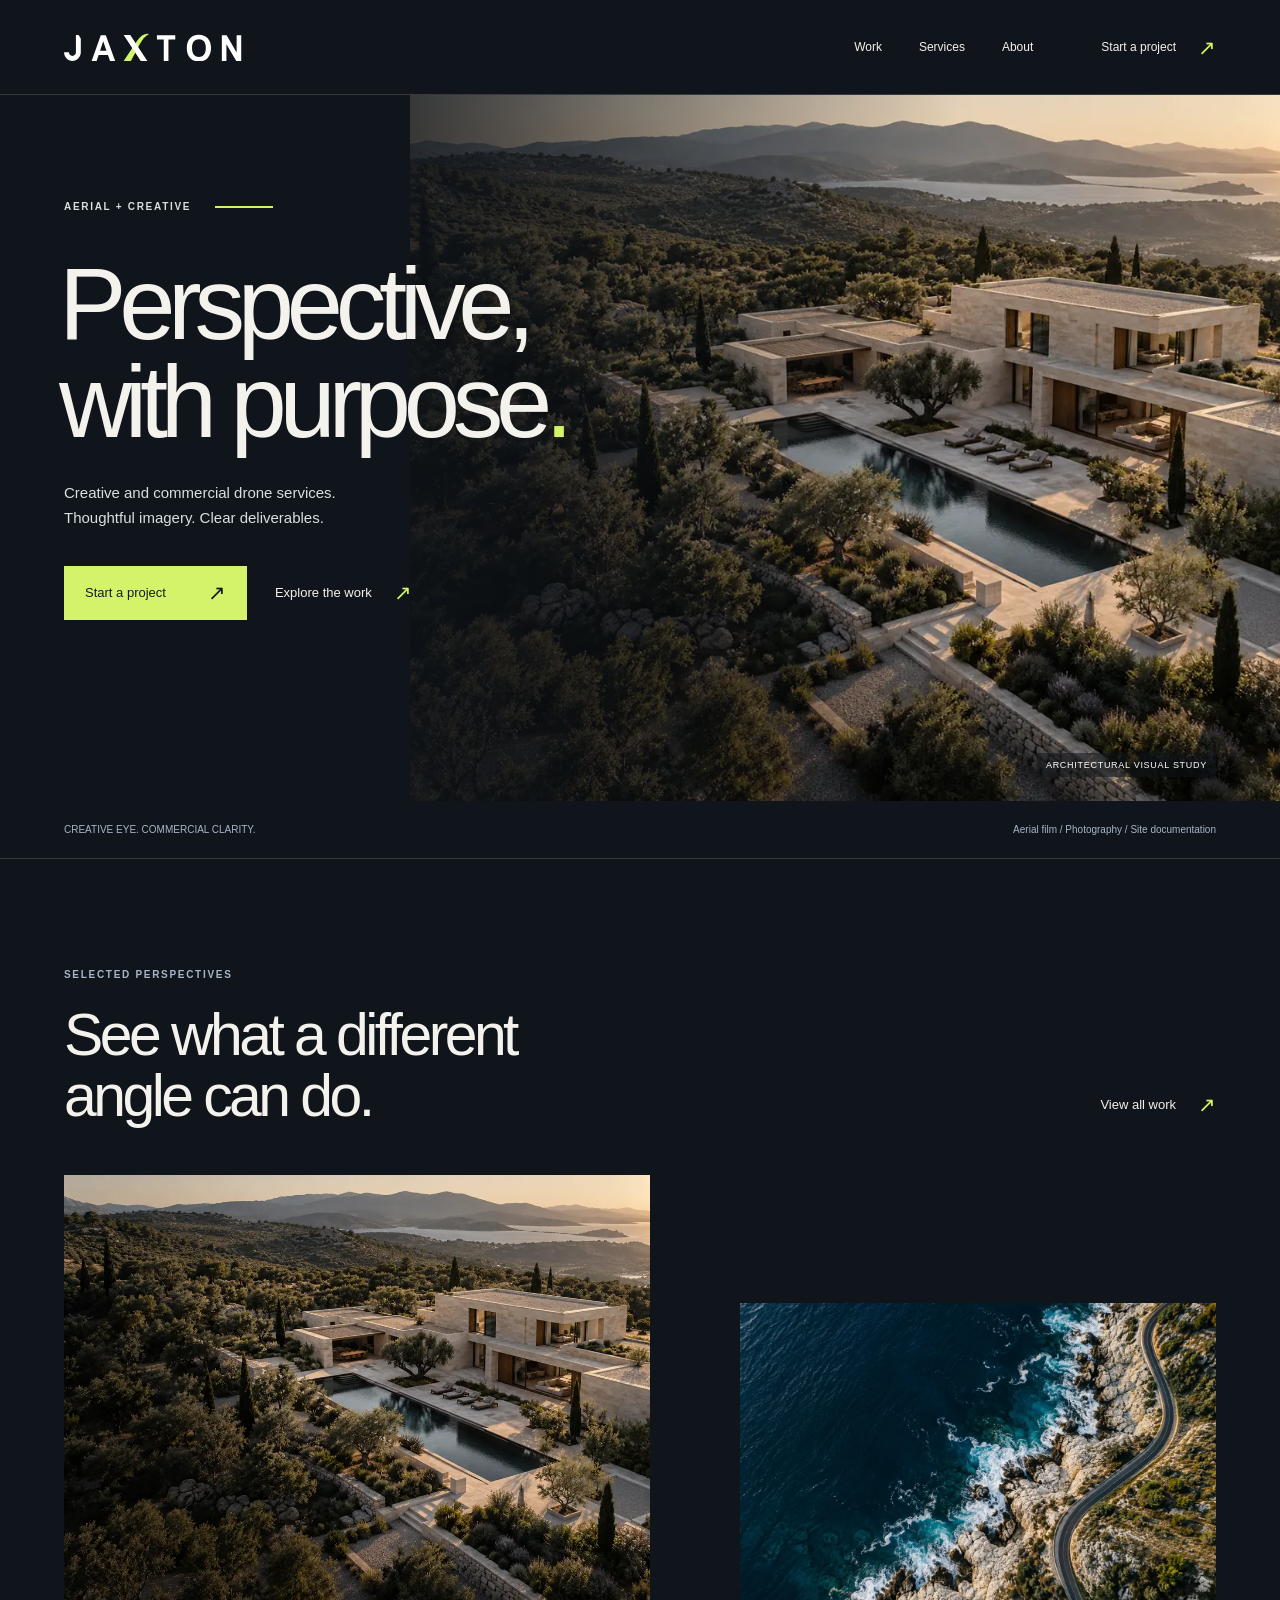
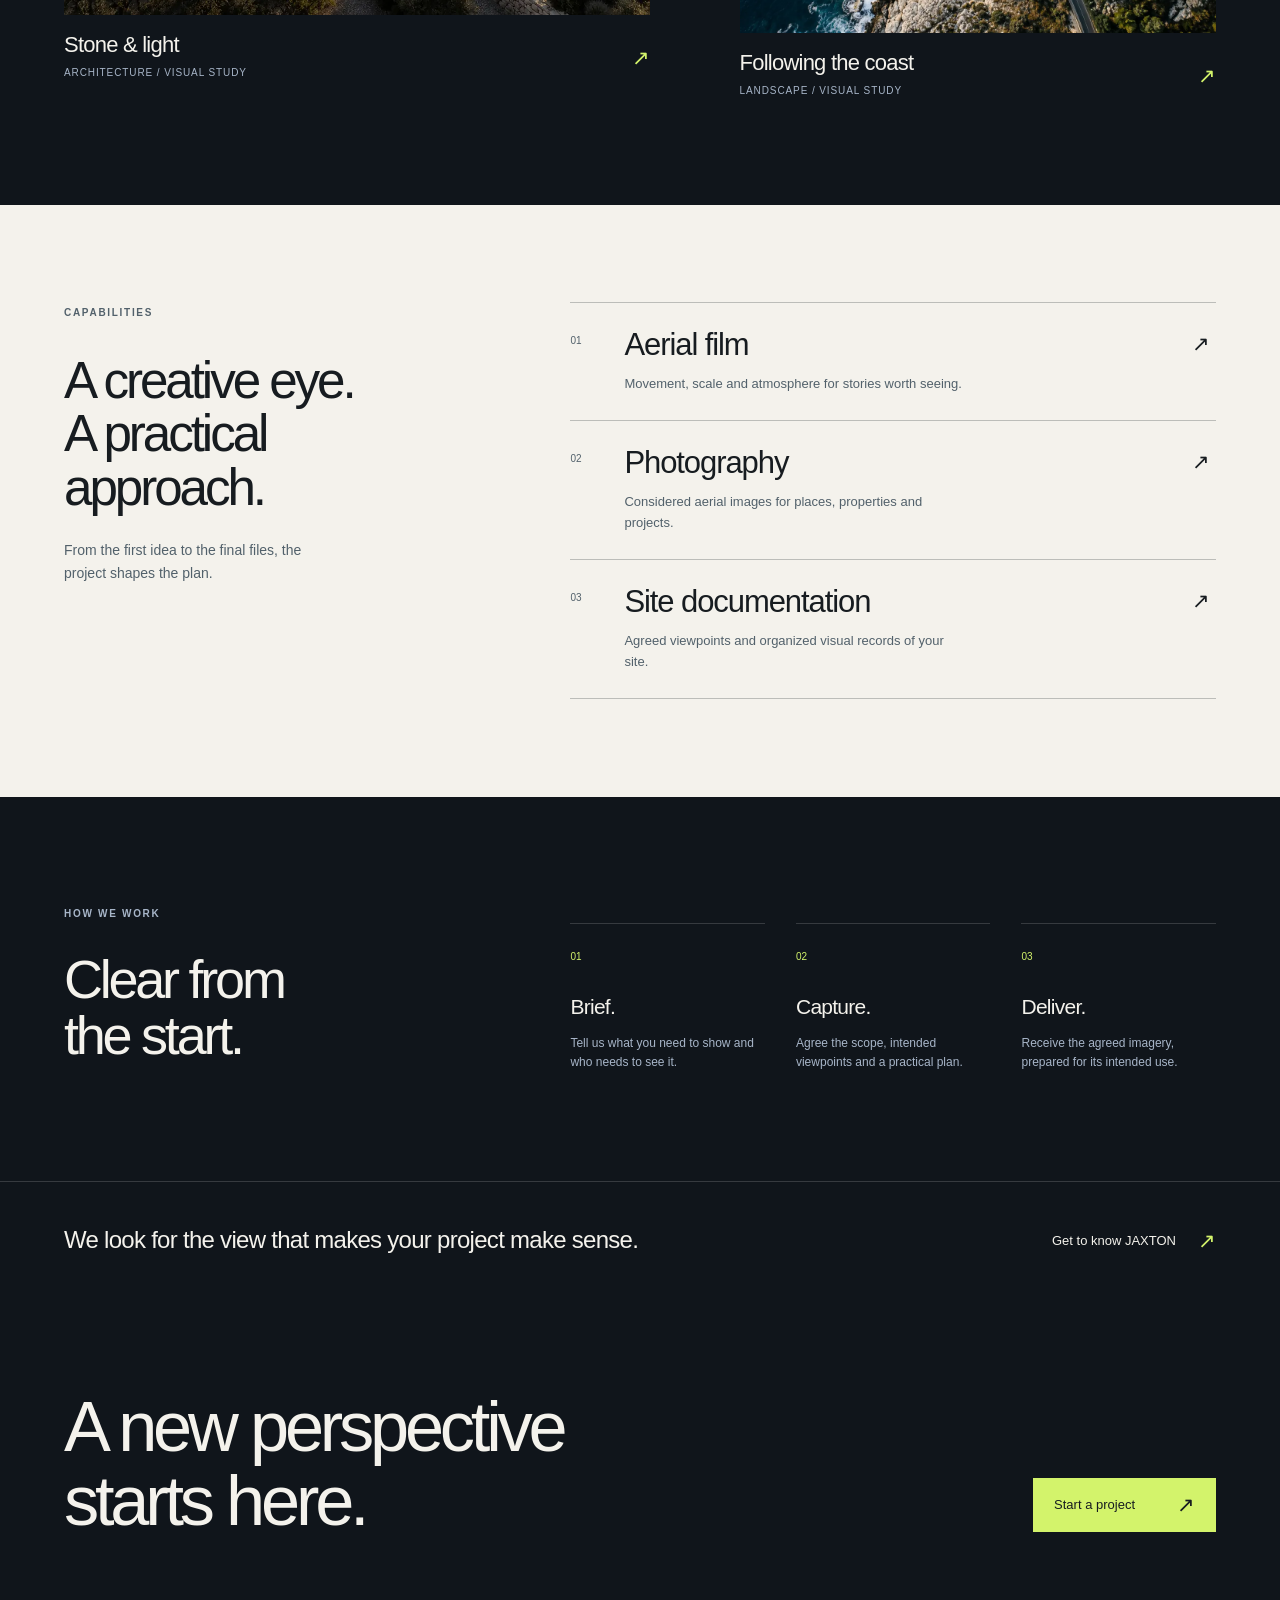
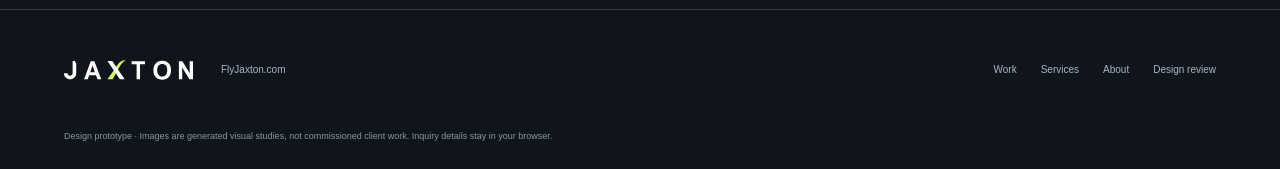
==== index.html @ 34432845 "Add JAXTON responsive website and custom domain configuration" ====
<!doctype html>
<html lang="en"><head><meta charset="UTF-8"><meta name="viewport" content="width=device-width, initial-scale=1"><meta name="description" content="JAXTON creative and commercial drone services. Website design prototype."><title>Home — JAXTON</title><link rel="icon" href="assets/jx-dark.svg" type="image/svg+xml"><link rel="stylesheet" href="styles.css"></head><body data-page="index"><a class="skip" href="#main">Skip to content</a><header id="header"></header><main id="main"></main><footer id="footer"></footer><script src="app.js"></script></body></html>
---- styles.css ----
@charset "UTF-8";
:root{--night:#10151b;--ink:#171c20;--paper:#f4f2ec;--white:#fff;--lime:#d3f36b;--muted:#a7b5c8;--line:#ffffff28;--gutter:5vw;--ease:cubic-bezier(.2,.7,.2,1)}
*{box-sizing:border-box}html{scroll-behavior:smooth;scroll-padding-top:105px}body{margin:0;background:var(--night);color:var(--paper);font-family:Arial,Helvetica,sans-serif;-webkit-font-smoothing:antialiased}a{color:inherit;text-decoration:none}button,input,textarea,select{font:inherit}button,a,input,textarea,select{-webkit-tap-highlight-color:transparent}button{cursor:pointer}img{max-width:100%;display:block}button:focus-visible,a:focus-visible,input:focus-visible,textarea:focus-visible,select:focus-visible{outline:2px solid var(--lime);outline-offset:5px}.light :focus-visible{outline-color:var(--ink)}::selection{background:var(--lime);color:var(--ink)}.skip{position:fixed;top:-100px;left:20px;z-index:99;background:var(--lime);color:var(--ink);padding:15px}.skip:focus{top:15px}.wrap{padding-left:var(--gutter);padding-right:var(--gutter);max-width:1800px;margin:auto}.eyebrow{text-transform:uppercase;letter-spacing:.17em;font-size:10px;font-weight:600;line-height:1.6}.muted{color:var(--muted)}h1,h2,h3,p{margin:0}h1,h2,h3{font-weight:400}h1{font-size:clamp(60px,7.9vw,124px);line-height:.97;letter-spacing:-.072em}h2{font-size:clamp(38px,4.6vw,72px);line-height:1.04;letter-spacing:-.06em}h3{font-size:25px;line-height:1.1;letter-spacing:-.035em}p{font-size:16px;line-height:1.65}.arrow{font-size:21px;font-weight:400;line-height:1;display:inline-block}.text-link{display:inline-flex;gap:22px;align-items:center;min-height:44px;font-size:13px}.text-link .arrow{color:var(--lime);transition:transform .2s var(--ease)}.text-link:hover .arrow{transform:translate(3px,-3px)}.primary{display:inline-flex;justify-content:space-between;align-items:center;gap:42px;min-height:54px;background:var(--lime);color:var(--ink);padding:0 21px;border:0;font-size:13px;transition:background .2s}.primary:hover{background:#e0ff84}.rule{width:58px;height:2px;background:var(--lime);display:block}.section-head{display:flex;justify-content:space-between;align-items:end;gap:30px;margin-bottom:49px}.section-head h2{max-width:620px}.section-head .eyebrow{margin-bottom:21px}.light{background:var(--paper);color:var(--ink)}.light .muted{color:#52616b}.light .text-link .arrow{color:var(--ink)}
/* Navigation */
#header{position:relative;z-index:10;border-bottom:1px solid var(--line);background:var(--night)}.nav{height:94px;display:flex;align-items:center;justify-content:space-between;gap:40px}.brand img{width:180px;height:auto}.nav-links{display:flex;align-items:center;gap:37px;margin-left:auto}.nav-links a{font-size:12px;min-height:44px;display:flex;align-items:center;position:relative}.nav-links a:after{content:'';height:1px;position:absolute;left:0;right:0;bottom:5px;background:var(--lime);transform:scaleX(0);transform-origin:left;transition:transform .2s}.nav-links a:hover:after,.nav-links a[aria-current=page]:after{transform:scaleX(1)}.nav-cta{margin-left:28px;font-size:12px}.menu-toggle{display:none;border:0;background:transparent;color:var(--paper);height:44px;width:44px;padding:10px}.menu-toggle span{display:block;background:currentColor;height:1px;margin:7px 0}
/* Homepage */
.hero{position:relative;min-height:706px;isolation:isolate;overflow:hidden}.hero-photo{position:absolute;z-index:-2;top:0;right:0;width:68%;height:100%;object-fit:cover;object-position:60% center}.hero:after{content:'';position:absolute;inset:0;z-index:-1;background:linear-gradient(90deg,#10151b 0%,#10151bf5 22%,#10151b70 49%,transparent 75%)}.hero-copy{padding-top:104px;padding-bottom:90px;position:relative}.hero-copy .eyebrow{display:flex;align-items:center;gap:24px;color:#d8dfdf;margin-bottom:40px}.hero h1{max-width:900px;margin-left:-5px}.hero h1 .dot{color:var(--lime)}.hero .intro{max-width:330px;margin-top:30px;color:#d9dfe2;font-size:15px;line-height:1.65}.hero .hero-actions{display:flex;align-items:center;gap:28px;margin-top:35px}.hero .photo-note{position:absolute;right:var(--gutter);bottom:24px;font-size:9px;letter-spacing:.08em;color:#fff;background:#10151b88;padding:7px 9px}.hero-bottom{display:flex;justify-content:space-between;align-items:center;border-bottom:1px solid var(--line);padding-top:23px;padding-bottom:23px;font-size:10px;color:var(--muted)}.hero-bottom span:last-child{max-width:330px;text-align:right}
.work-section{padding-top:108px;padding-bottom:106px}.project-grid{display:grid;grid-template-columns:1.23fr 1fr;gap:7vw;align-items:start}.project-tile{display:block}.project-tile:nth-child(2){margin-top:128px}.project-tile .photo-frame{overflow:hidden;position:relative}.project-tile img{width:100%;height:440px;object-fit:cover;transition:transform .65s var(--ease)}.project-tile:nth-child(2) img{height:330px}.project-tile:hover img{transform:scale(1.035)}.tile-caption{display:flex;justify-content:space-between;align-items:center;gap:15px;padding-top:18px}.tile-caption h3{font-size:22px}.tile-caption p{font-size:10px;color:var(--muted);margin-top:7px;text-transform:uppercase;letter-spacing:.09em}.tile-caption .arrow{color:var(--lime)}
.services-section{padding-top:97px;padding-bottom:98px;position:relative}.services-layout{display:grid;grid-template-columns:1fr 1.65fr;gap:9vw}.services-intro h2{font-size:clamp(38px,4vw,61px);margin-top:33px}.services-intro p{font-size:14px;color:#52616b;max-width:250px;margin-top:25px}.service-row{display:grid;grid-template-columns:36px 1fr 24px;gap:18px;border-top:1px solid #171c2040;padding:25px 0;align-items:start}.service-row:last-child{border-bottom:1px solid #171c2040}.service-row .num{font-size:10px;color:#52616b;padding-top:7px}.service-row h3{font-size:31px}.service-row p{font-size:13px;color:#52616b;max-width:340px;margin-top:11px}.service-row .arrow{padding-top:5px}.service-row:hover .arrow{transform:translate(2px,-2px)}
.process-section{padding-top:106px;padding-bottom:108px;display:grid;grid-template-columns:1fr 1.65fr;gap:9vw}.process-head h2{margin-top:29px;font-size:54px}.steps{display:grid;grid-template-columns:repeat(3,1fr);gap:31px;align-content:start;padding-top:20px}.step{border-top:1px solid var(--line);padding-top:22px}.step>span{font-size:10px;color:var(--lime)}.step h3{font-size:21px;margin-top:31px;margin-bottom:16px}.step p{font-size:12px;color:var(--muted)}.studio-line{padding-top:36px;padding-bottom:36px;border-top:1px solid var(--line);display:flex;justify-content:space-between;align-items:center;gap:30px}.studio-line p{max-width:650px;font-size:24px;letter-spacing:-.03em;line-height:1.4}
/* Footer */
.closing{padding-top:92px;padding-bottom:72px;display:flex;justify-content:space-between;align-items:end;gap:40px}.closing h2{font-size:clamp(42px,5.5vw,84px);max-width:800px}.closing .primary{flex-shrink:0;margin-bottom:5px}.footer-base{padding-top:32px;padding-bottom:32px;border-top:1px solid var(--line);display:flex;justify-content:space-between;align-items:center;gap:30px}.footer-brand{display:flex;align-items:center;gap:26px}.footer-brand img{width:131px}.footer-brand a{font-size:10px;color:var(--muted)}.footer-links{display:flex;gap:24px;font-size:10px;color:var(--muted)}.prototype-note{font-size:9px;color:#89969f;padding-top:0;padding-bottom:25px;line-height:1.7}
/* Inner pages */
.page-intro{padding-top:89px;padding-bottom:64px}.page-intro .eyebrow{margin-bottom:32px}.page-intro h1{font-size:clamp(60px,7.4vw,112px)}.page-intro p{max-width:450px;margin-top:28px;color:var(--muted);font-size:15px}.page-intro .back-link{display:inline-flex;gap:14px;color:var(--muted);font-size:11px;margin-bottom:52px}.project-intro{display:flex;justify-content:space-between;align-items:end;gap:40px}.project-label{max-width:250px;font-size:11px;line-height:1.7;color:var(--muted);border-left:1px solid var(--line);padding-left:20px;margin-bottom:8px}.project-hero img{width:100%;height:600px;object-fit:cover;object-position:center}.caption-bar{display:flex;justify-content:space-between;padding-top:16px;padding-bottom:16px;color:var(--muted);font-size:10px}.project-story{padding-top:91px;padding-bottom:94px;display:grid;grid-template-columns:1fr 1.65fr;gap:9vw}.project-story h2{font-size:49px}.story-text{max-width:570px}.story-text p{font-size:16px;color:#52616b}.story-text .eyebrow{margin-top:33px;margin-bottom:14px}.story-meta{display:grid;grid-template-columns:1fr 1fr;gap:35px;margin-top:34px}.story-meta h3{font-size:17px;margin-bottom:9px}.story-meta p{font-size:12px}.project-detail{padding-top:70px;padding-bottom:70px}.project-detail img{height:560px;width:100%;object-fit:cover}.deliverables{padding-top:46px;padding-bottom:70px;display:grid;grid-template-columns:1fr 1.65fr;gap:9vw}.deliverables ul{list-style:none;margin:0;padding:0}.deliverables li{border-top:1px solid var(--line);padding:18px 0;font-size:18px;letter-spacing:-.025em;display:flex;justify-content:space-between}.deliverables li span{font-size:10px;color:var(--muted)}.filters{display:flex;gap:12px;padding-bottom:42px;flex-wrap:wrap}.filter{border:1px solid var(--line);background:transparent;color:var(--muted);padding:12px 17px;font-size:11px;min-height:44px}.filter[aria-pressed=true]{color:var(--ink);background:var(--lime);border-color:var(--lime)}.work-page-grid{display:grid;grid-template-columns:1fr 1fr;gap:60px 5vw;padding-bottom:80px}.work-page-grid .project-tile:nth-child(2){margin-top:95px}.work-page-grid .project-tile img{height:360px}.work-page-grid .project-tile[hidden]{display:none}.service-details{padding-top:80px;padding-bottom:95px}.service-detail{display:grid;grid-template-columns:1fr 1.1fr;gap:8vw;padding:65px 0;border-top:1px solid #171c2030}.service-detail img{height:330px;width:100%;object-fit:cover}.service-detail h2{font-size:48px;margin:27px 0 20px}.service-detail p{font-size:14px;color:#52616b;max-width:430px}.service-detail .text-link{margin-top:25px}.about-statement{padding-top:90px;padding-bottom:100px;display:grid;grid-template-columns:1fr 1.6fr;gap:10vw}.about-statement p{font-size:24px;letter-spacing:-.025em;line-height:1.5}.about-statement .muted{font-size:14px;letter-spacing:0;margin-top:25px}.about-img{height:480px;width:100%;object-fit:cover}.about-principles{padding-top:85px;padding-bottom:85px;display:grid;grid-template-columns:repeat(3,1fr);gap:6vw}.about-principles h3{margin-bottom:20px}.about-principles p{font-size:14px;color:var(--muted)}
/* Inquiry */
.inquiry-layout{display:grid;grid-template-columns:1fr 1.3fr;gap:10vw;padding-top:89px;padding-bottom:98px}.inquiry-aside h1{font-size:clamp(60px,6.5vw,96px);margin-top:33px}.inquiry-aside>p{font-size:14px;color:var(--muted);max-width:290px;margin-top:30px}.inquiry-aside .rule{margin-top:45px}.next-steps{margin-top:35px;max-width:290px}.next-steps h3{font-size:14px;margin-bottom:17px}.next-steps p{font-size:12px;color:var(--muted);margin-top:11px}.inquiry-form{padding-top:7px}.form-intro{display:flex;justify-content:space-between;margin-bottom:32px;gap:20px;font-size:10px;color:var(--muted)}.form-row{display:grid;grid-template-columns:1fr 1fr;gap:24px}.field{margin-bottom:29px;display:block}.field label,.field legend{font-size:12px;display:block;margin-bottom:11px;line-height:1.4}.optional{font-size:10px;color:var(--muted)}input,textarea,select{border:0;border-bottom:1px solid #ffffff4d;background:transparent;border-radius:0;width:100%;color:var(--paper);padding:11px 0 14px;min-height:48px;font-size:14px}input::placeholder,textarea::placeholder{color:#78838d}select{color:var(--paper);appearance:auto}select option{background:var(--night);color:var(--paper)}textarea{min-height:121px;resize:vertical;line-height:1.5}input[aria-invalid=true],select[aria-invalid=true],textarea[aria-invalid=true]{border-bottom:2px solid #ffbfab}.field-error{color:#ffbfab;font-size:11px;display:block;margin-top:8px}.form-footer{display:flex;justify-content:space-between;align-items:center;gap:25px;margin-top:12px}.form-footer p{font-size:10px;line-height:1.7;color:var(--muted);max-width:220px}.form-status{font-size:12px;color:#ffbfab;margin-top:20px}.review{width:min(620px,calc(100% - 32px));border:1px solid #ffffff40;background:var(--night);color:var(--paper);padding:40px}.review::backdrop{background:#000b}.review h2{font-size:38px;margin:21px 0}.review p{font-size:13px;color:var(--muted)}.review dl{margin:25px 0}.review dt{font-size:10px;text-transform:uppercase;letter-spacing:.12em;color:var(--muted);margin-top:19px}.review dd{margin:7px 0 0;font-size:14px;white-space:pre-wrap;overflow-wrap:anywhere}.dialog-actions{display:flex;gap:20px;flex-wrap:wrap;margin-top:28px}.secondary{background:transparent;color:var(--paper);border:1px solid var(--line);padding:15px 20px;min-height:48px;font-size:12px}.secondary:hover{border-color:var(--paper)}
/* Design review guide */
.design-guide{padding-top:80px;padding-bottom:90px}.design-guide h1{font-size:76px;max-width:900px}.design-guide>p{color:var(--muted);max-width:650px;margin-top:28px}.guide-section{padding-top:75px}.guide-section h2{font-size:39px;margin-bottom:29px}.page-map{display:grid;grid-template-columns:repeat(3,1fr);gap:18px}.map-card{border-top:1px solid var(--line);padding-top:23px;padding-bottom:25px}.map-card h3{font-size:23px}.map-card p{font-size:12px;color:var(--muted);margin-top:14px;max-width:270px}.map-card .text-link{margin-top:15px}.swatches{display:grid;grid-template-columns:repeat(5,1fr);gap:12px}.swatch{height:150px;padding:18px;display:flex;flex-direction:column;justify-content:end;font-size:12px;gap:7px;border:1px solid var(--line)}.spec-grid{display:grid;grid-template-columns:1fr 1fr;gap:60px}.spec-grid p{font-size:14px;color:var(--muted);margin-top:18px}.spec-grid h3{margin-top:25px}.component-demo{display:flex;gap:30px;align-items:center;flex-wrap:wrap;margin-top:25px}.guide-list{font-size:14px;line-height:1.8;color:var(--muted);padding-left:20px}.plan-link{display:inline-block;border-bottom:1px solid var(--lime);margin-top:26px;font-size:13px;padding-bottom:7px}
@media(min-width:1800px){:root{--gutter:max(5vw,calc((100vw - 1600px)/2))}}
@media(max-width:1050px){.nav-links{gap:24px}.nav-cta{margin-left:0}.hero{min-height:640px}.hero h1{font-size:90px}.hero-copy{padding-top:90px}.project-tile img{height:360px}.project-tile:nth-child(2) img{height:280px}.services-layout,.process-section,.project-story,.deliverables{gap:6vw}.steps{gap:18px}.step p{font-size:11px}.closing h2{font-size:62px}.inquiry-layout{gap:6vw}.inquiry-aside h1{font-size:76px}}
@media(max-width:760px){:root{--gutter:22px}html{scroll-padding-top:24px}h1{font-size:64px}h2{font-size:42px}.nav{height:77px;gap:16px}.brand img{width:147px}.menu-toggle{display:block}.nav-cta{margin-left:auto;font-size:10px;gap:12px;min-height:44px}.nav-cta .arrow{font-size:18px}.nav-links{display:none;position:absolute;left:0;right:0;top:77px;background:var(--night);padding:24px 22px 34px;border-bottom:1px solid var(--line);flex-direction:column;align-items:stretch;gap:3px}.nav-links.open{display:flex}.nav-links a{font-size:23px;padding:10px 0}.nav-links a:after{display:none}.hero{min-height:0;padding-bottom:280px}.hero-photo{width:100%;height:300px;top:auto;bottom:0;object-position:60% 55%}.hero:after{background:linear-gradient(180deg,#10151b 0,#10151b 48%,#10151b00 68%)}.hero-copy{padding-top:54px;padding-bottom:44px}.hero-copy .eyebrow{font-size:9px;gap:18px;margin-bottom:28px}.hero .rule{width:39px}.hero h1{font-size:clamp(58px,14vw,82px);line-height:1;letter-spacing:-.075em;margin-left:-2px}.hero .intro{max-width:270px;font-size:13px;margin-top:24px}.hero .hero-actions{margin-top:27px;gap:20px}.hero .hero-actions .text-link{font-size:11px;gap:12px}.hero .primary{min-height:50px;font-size:12px;padding:0 17px;gap:22px}.hero .photo-note{font-size:8px;bottom:15px;right:17px}.hero-bottom{font-size:9px;padding-top:17px;padding-bottom:17px;gap:25px}.hero-bottom span:last-child{max-width:175px}.work-section{padding-top:67px;padding-bottom:67px}.section-head{align-items:start;margin-bottom:32px;gap:25px}.section-head h2{font-size:39px}.section-head .eyebrow{font-size:8px;margin-bottom:18px}.section-head .text-link{font-size:10px;gap:10px;white-space:nowrap;padding-top:35px}.project-grid{grid-template-columns:1fr;gap:39px}.project-tile:nth-child(2){margin-top:0;margin-left:48px}.project-tile img{height:340px}.project-tile:nth-child(2) img{height:230px}.tile-caption h3{font-size:22px}.tile-caption p{font-size:8px}.services-section{padding-top:62px;padding-bottom:62px}.services-layout{grid-template-columns:1fr;gap:36px}.services-intro h2{font-size:43px;max-width:270px;margin-top:25px}.services-intro p{max-width:290px;margin-top:19px;font-size:13px}.service-row{padding:23px 0;grid-template-columns:26px 1fr 20px;gap:12px}.service-row h3{font-size:26px}.service-row p{font-size:12px;max-width:255px}.process-section{padding-top:65px;padding-bottom:60px;grid-template-columns:1fr;gap:25px}.process-head h2{font-size:42px;margin-top:24px}.steps{grid-template-columns:1fr;gap:0;padding-top:7px}.step{display:grid;grid-template-columns:27px 95px 1fr;gap:12px;padding-top:21px;padding-bottom:25px;align-items:start}.step>span{padding-top:3px}.step h3{margin:0;font-size:19px}.step p{font-size:11px}.studio-line{padding-top:28px;padding-bottom:29px;align-items:start;flex-direction:column;gap:18px}.studio-line p{font-size:22px;max-width:330px}.closing{padding-top:62px;padding-bottom:48px;align-items:start;flex-direction:column;gap:28px}.closing h2{font-size:47px;max-width:350px}.closing .primary{min-height:50px;font-size:12px}.footer-base{padding-top:28px;padding-bottom:28px;align-items:start;flex-direction:column;gap:27px}.footer-brand{width:100%;justify-content:space-between}.footer-brand img{width:125px}.footer-links{gap:24px;font-size:10px}.prototype-note{font-size:8px;max-width:360px}.page-intro{padding-top:54px;padding-bottom:43px}.page-intro h1{font-size:61px}.page-intro .eyebrow{font-size:9px;margin-bottom:25px}.page-intro p{font-size:13px;margin-top:24px}.page-intro .back-link{font-size:10px;margin-bottom:35px}.project-intro{flex-direction:column;align-items:start;gap:28px}.project-label{font-size:10px;max-width:320px;margin:0}.project-hero img{height:310px}.caption-bar{font-size:8px;gap:25px;line-height:1.5}.project-story{padding-top:57px;padding-bottom:58px;grid-template-columns:1fr;gap:28px}.project-story h2{font-size:39px}.story-text p{font-size:14px}.story-meta{gap:25px;margin-top:27px}.story-meta h3{font-size:16px}.story-meta p{font-size:11px}.project-detail{padding-top:40px;padding-bottom:35px}.project-detail img{height:320px}.deliverables{padding-top:15px;padding-bottom:40px;grid-template-columns:1fr;gap:25px}.deliverables h3{font-size:25px}.deliverables li{font-size:16px;padding:17px 0}.deliverables li span{font-size:9px}.filters{gap:8px;padding-bottom:33px}.filter{font-size:10px;padding:11px 13px}.work-page-grid{grid-template-columns:1fr;gap:37px;padding-bottom:55px}.work-page-grid .project-tile:nth-child(2){margin-top:0;margin-left:0}.work-page-grid .project-tile img{height:300px}.service-details{padding-top:18px;padding-bottom:50px}.service-detail{grid-template-columns:1fr;gap:30px;padding:41px 0}.service-detail img{height:260px}.service-detail h2{font-size:39px;margin-top:21px}.service-detail p{font-size:13px}.about-statement{padding-top:56px;padding-bottom:58px;grid-template-columns:1fr;gap:28px}.about-statement p{font-size:23px}.about-statement .muted{font-size:13px}.about-img{height:300px}.about-principles{padding-top:55px;padding-bottom:55px;grid-template-columns:1fr;gap:35px}.about-principles h3{font-size:24px;margin-bottom:14px}.about-principles p{font-size:13px}.inquiry-layout{grid-template-columns:1fr;gap:45px;padding-top:52px;padding-bottom:59px}.inquiry-aside h1{font-size:66px;margin-top:26px}.inquiry-aside>p{font-size:13px;max-width:310px;margin-top:22px}.inquiry-aside .rule{margin-top:27px}.next-steps{margin-top:25px;max-width:320px}.next-steps h3{font-size:12px;margin-bottom:11px}.next-steps p{font-size:11px;margin-top:8px}.form-intro{font-size:9px;margin-bottom:27px}.form-row{grid-template-columns:1fr;gap:0}.field{margin-bottom:26px}.field label{font-size:12px}input,textarea,select{font-size:16px}.form-footer{align-items:start;flex-direction:column;gap:20px}.form-footer p{max-width:300px;font-size:10px}.form-footer .primary{width:100%}.review{padding:26px}.review h2{font-size:32px}.design-guide{padding-top:53px}.design-guide h1{font-size:56px}.design-guide>p{font-size:14px}.page-map{grid-template-columns:1fr 1fr;gap:24px}.map-card h3{font-size:21px}.map-card p{font-size:11px}.map-card .text-link{font-size:11px;gap:10px}.swatches{grid-template-columns:repeat(2,1fr)}.swatch{height:130px}.spec-grid{grid-template-columns:1fr;gap:30px}.guide-section{padding-top:55px}.guide-section h2{font-size:34px}}
@media(max-width:760px){.project-story .story-text{padding-left:22px}.project-story>div.wrap{margin:0}}
@media(prefers-reduced-motion:reduce){html{scroll-behavior:auto}*,*:before,*:after{transition:none!important;animation:none!important}}
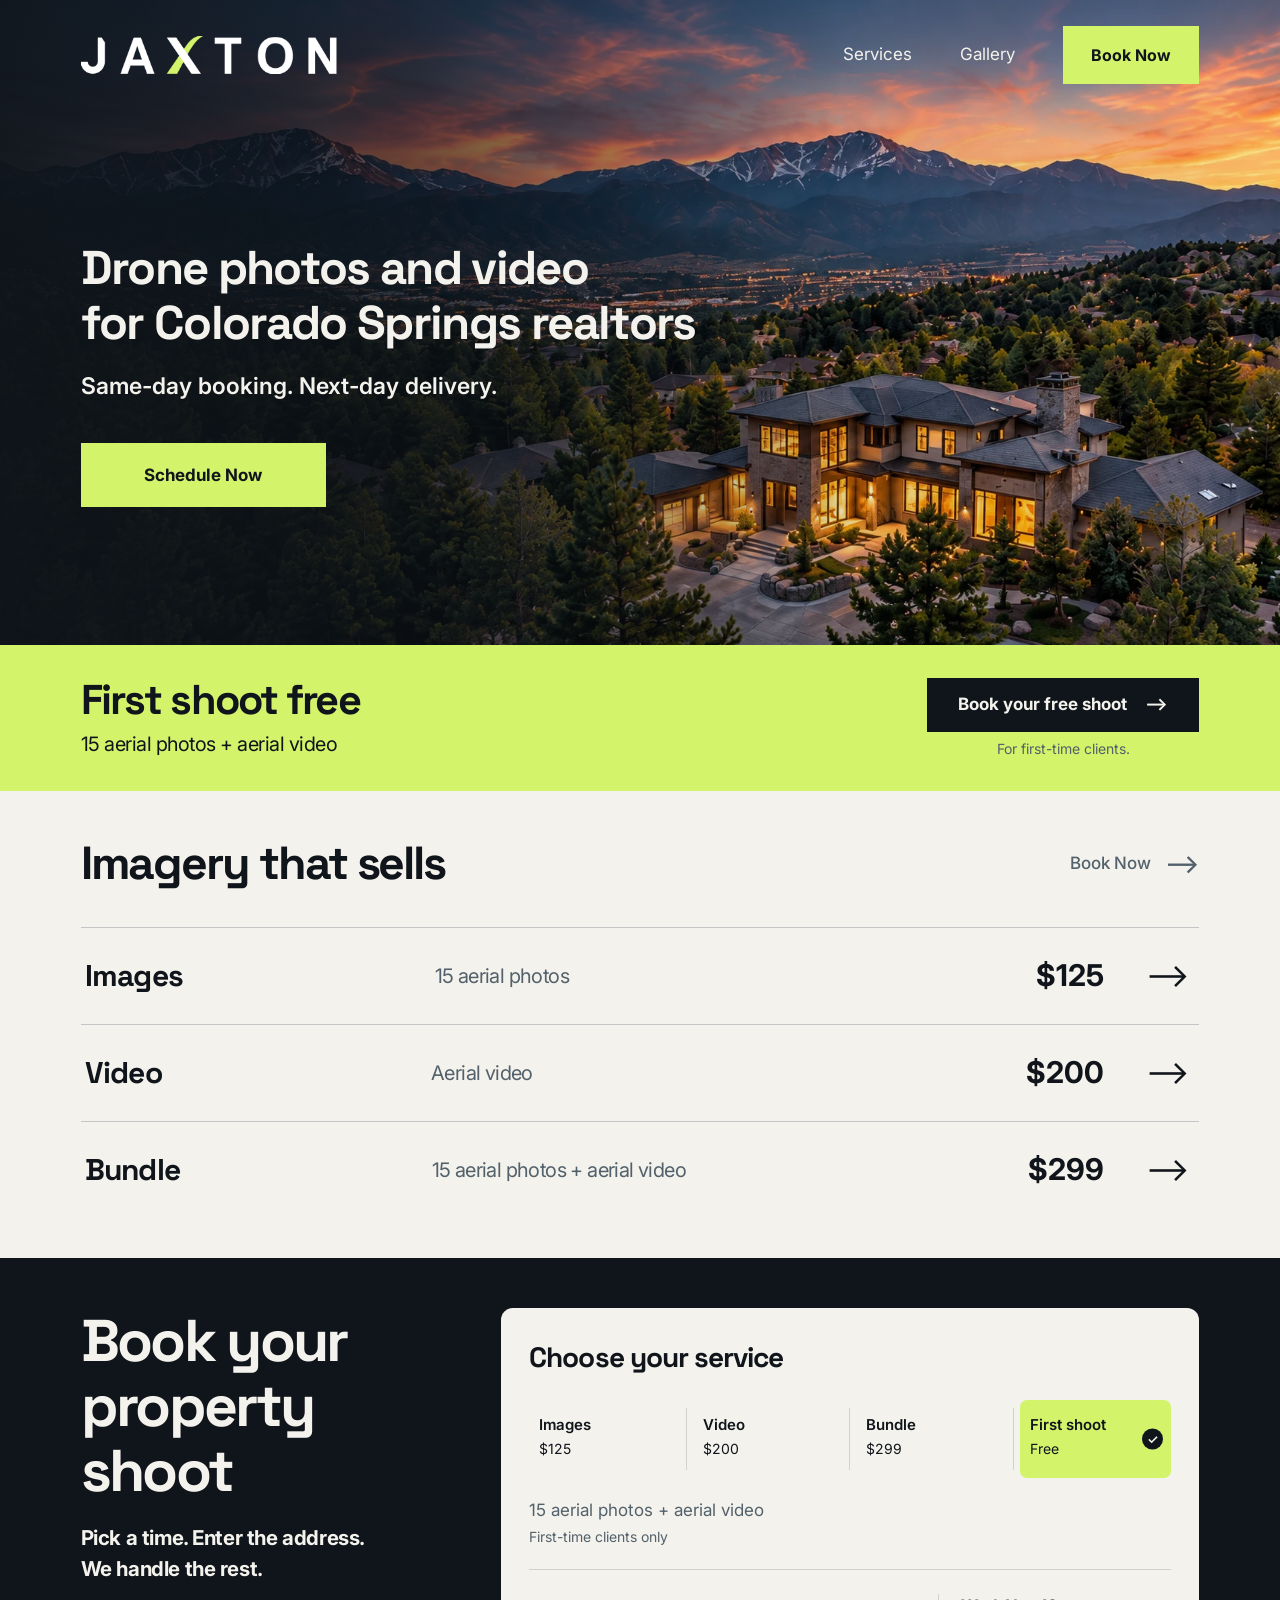
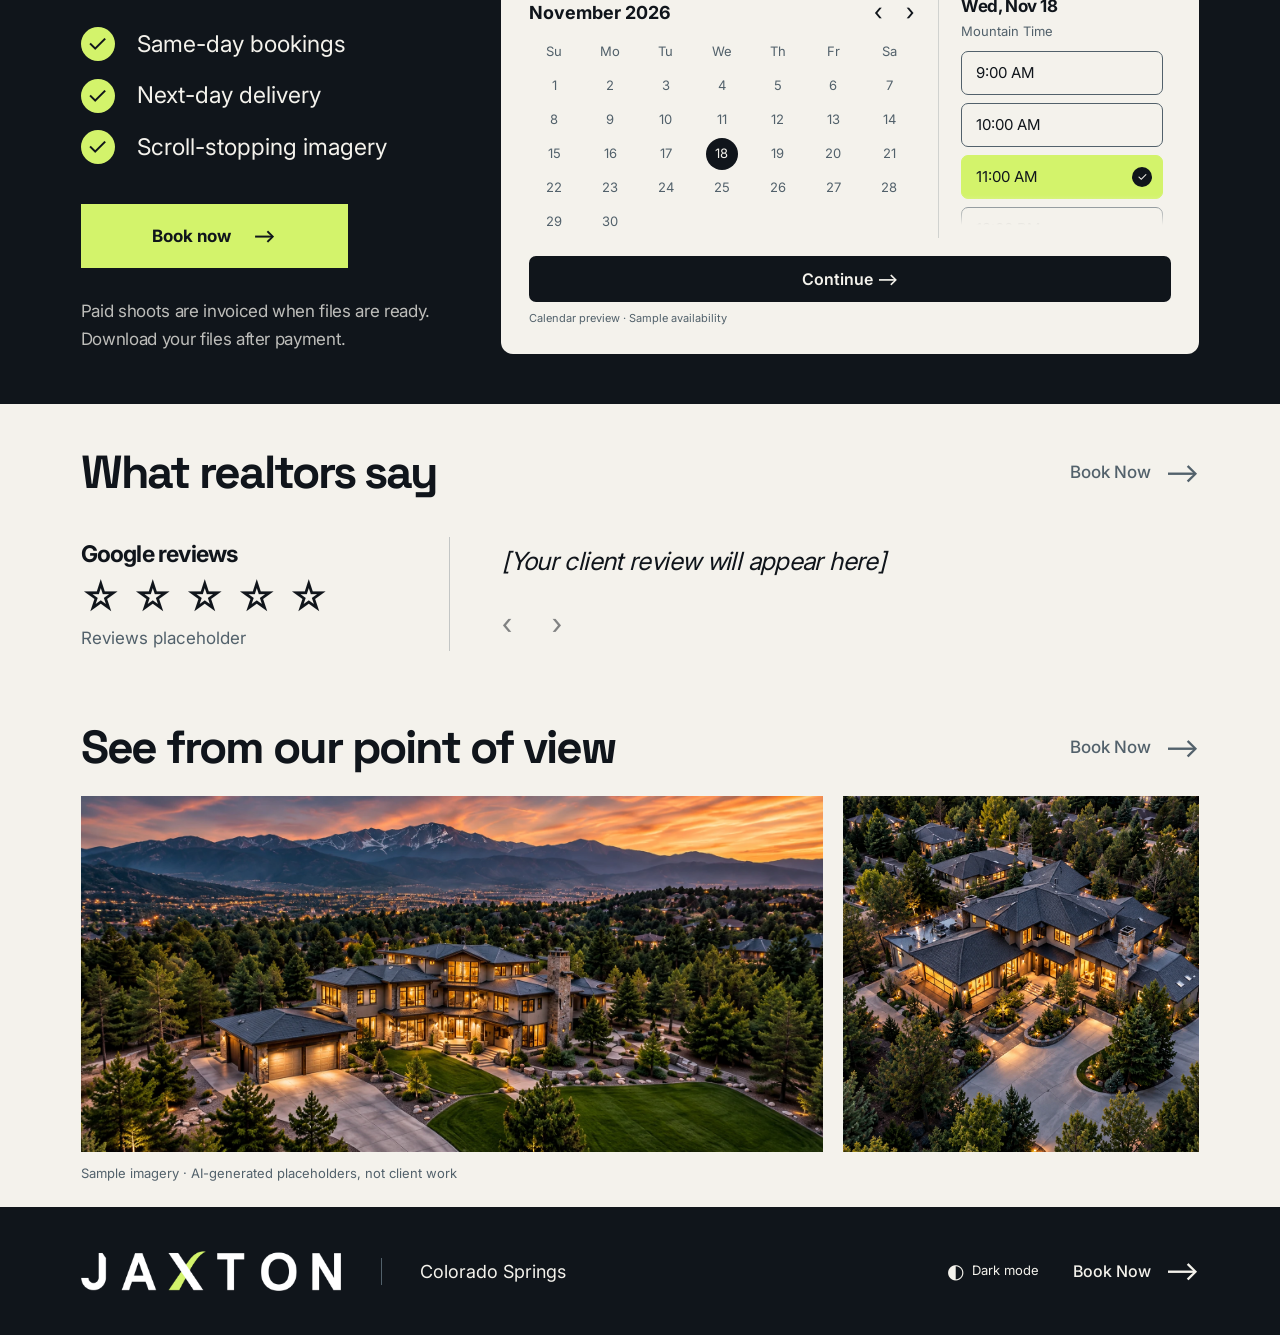
==== commit a93e841d: "Replace portfolio files with approved JAXTON booking website" ====
--- a/index.html
+++ b/index.html
@@ -1,2 +1,150 @@
 <!doctype html>
-<html lang="en"><head><meta charset="UTF-8"><meta name="viewport" content="width=device-width, initial-scale=1"><meta name="description" content="JAXTON creative and commercial drone services. Website design prototype."><title>Home — JAXTON</title><link rel="icon" href="assets/jx-dark.svg" type="image/svg+xml"><link rel="stylesheet" href="styles.css"></head><body data-page="index"><a class="skip" href="#main">Skip to content</a><header id="header"></header><main id="main"></main><footer id="footer"></footer><script src="app.js"></script></body></html>+<html lang="en" data-theme="light">
+<head>
+  <meta charset="utf-8">
+  <meta name="viewport" content="width=device-width, initial-scale=1">
+  <meta name="theme-color" content="#10151B">
+  <meta name="description" content="Drone photos and video for Colorado Springs realtors. Same-day booking. Next-day delivery. First shoot free. 15 photos $125, video $200, bundle $299.">
+  <title>JAXTON | Colorado Springs Real Estate Drone Photography</title>
+  <link rel="icon" href="assets/logos/favicon-dark.svg" type="image/svg+xml">
+  <link rel="preload" href="assets/fonts/SpaceGrotesk.ttf" as="font" type="font/ttf" crossorigin>
+  <link rel="preload" href="assets/fonts/Inter.ttf" as="font" type="font/ttf" crossorigin>
+  <link rel="preload" href="assets/images/hero.webp" as="image" fetchpriority="high">
+  <script src="js/config.js"></script>
+  <script src="js/theme.js"></script>
+  <link rel="stylesheet" href="css/styles.css">
+  <script src="js/main.js" defer></script>
+</head>
+<body>
+  <a class="skip-link" href="#main">Skip to content</a>
+  <main id="main">
+    <section class="hero" aria-labelledby="hero-heading">
+      <img class="hero-photo" id="hero-photo" src="assets/images/hero.webp" alt="" width="1920" height="914" fetchpriority="high">
+      <div class="hero-shade" aria-hidden="true"></div>
+      <header class="site-header container">
+        <a class="brand" href="#main" aria-label="JAXTON home"><img src="assets/logos/jaxton-dark.png" width="2048" height="512" alt="JAXTON"></a>
+        <nav aria-label="Main navigation">
+          <a class="nav-link" href="#services">Services</a>
+          <a class="nav-link" href="#gallery">Gallery</a>
+          <a class="button header-book" href="#book">Book Now</a>
+        </nav>
+      </header>
+      <div class="hero-content container">
+        <h1 id="hero-heading">Drone photos and video<br class="desktop-break"> for Colorado Springs realtors</h1>
+        <p class="hero-promise">Same-day booking. Next-day delivery.</p>
+        <a class="button hero-cta" href="#book">Schedule Now</a>
+      </div>
+    </section>
+
+    <section class="promo" aria-label="First-time client offer">
+      <div class="promo-inner container">
+        <div class="promo-offer">
+          <h2 data-intro-banner>First shoot free</h2>
+          <p>15 aerial photos + aerial video</p>
+        </div>
+        <div class="promo-action">
+          <a class="button promo-button" href="#book" data-select-service="first"><span data-intro-cta>Book your free shoot</span> <span aria-hidden="true">⟶</span></a>
+          <p>For first-time clients.</p>
+        </div>
+      </div>
+    </section>
+
+    <section class="services surface" id="services" aria-labelledby="services-heading">
+      <div class="container">
+        <div class="section-heading"><h2 id="services-heading">Imagery that sells</h2><a class="text-link quiet" href="#book">Book Now <span aria-hidden="true">⟶</span></a></div>
+        <div class="service-list">
+          <a class="service-row" href="#book" data-select-service="images" aria-label="Book Images: 15 aerial photos, $125"><h3>Images</h3><p>15 aerial photos</p><strong data-price="images">$125</strong><span class="row-arrow" aria-hidden="true">⟶</span></a>
+          <a class="service-row" href="#book" data-select-service="video" aria-label="Book Video: aerial video, $200"><h3>Video</h3><p>Aerial video</p><strong data-price="video">$200</strong><span class="row-arrow" aria-hidden="true">⟶</span></a>
+          <a class="service-row" href="#book" data-select-service="bundle" aria-label="Book Bundle: 15 aerial photos and aerial video, $299"><h3>Bundle</h3><p>15 aerial photos + aerial video</p><strong data-price="bundle">$299</strong><span class="row-arrow" aria-hidden="true">⟶</span></a>
+        </div>
+      </div>
+    </section>
+
+    <section class="booking" id="book" aria-labelledby="booking-heading" tabindex="-1">
+      <div class="booking-layout container">
+        <div class="booking-copy">
+          <h2 id="booking-heading">Book your<br>property shoot</h2>
+          <p class="booking-subtitle"><strong>Pick a time. Enter the address.<br>We handle the rest.</strong></p>
+          <ul class="benefits">
+            <li><span class="check" aria-hidden="true">✓</span>Same-day bookings</li>
+            <li><span class="check" aria-hidden="true">✓</span>Next-day delivery</li>
+            <li><span class="check" aria-hidden="true">✓</span>Scroll-stopping imagery</li>
+          </ul>
+          <a class="button booking-cta" href="#calendar">Book now <span aria-hidden="true">⟶</span></a>
+          <p class="payment-note">Paid shoots are invoiced when files are ready.<br>Download your files after payment.</p>
+        </div>
+        <div class="calendar-shell" id="calendar" tabindex="-1">
+          <fieldset class="service-picker">
+            <legend>Choose your service</legend>
+            <div class="service-options">
+              <label><input type="radio" name="service" value="images"><span>Images<small data-price="images">$125</small></span></label>
+              <label><input type="radio" name="service" value="video"><span>Video<small data-price="video">$200</small></span></label>
+              <label><input type="radio" name="service" value="bundle"><span>Bundle<small data-price="bundle">$299</small></span></label>
+              <label class="first-shoot-option"><input type="radio" name="service" value="first" checked><span>First shoot<small data-intro-price>Free</small></span></label>
+            </div>
+          </fieldset>
+          <div class="service-description" aria-live="polite"><p id="service-detail">15 aerial photos + aerial video</p><p id="service-qualifier">First-time clients only</p></div>
+          <div id="calendar-demo" class="calendar-demo">
+            <div class="demo-layout">
+              <div class="month">
+                <div class="month-heading"><strong>November 2026</strong><span aria-hidden="true">‹&emsp;›</span></div>
+                <div class="weekdays" aria-hidden="true"><span>Su</span><span>Mo</span><span>Tu</span><span>We</span><span>Th</span><span>Fr</span><span>Sa</span></div>
+                <div class="date-grid" id="date-grid" aria-hidden="true"></div>
+              </div>
+              <div class="time-preview">
+                <h3>Wed, Nov 18</h3><p>Mountain Time</p>
+                <div class="time-scroll-wrap"><div class="time-scroll" tabindex="0" role="group" aria-label="Sample times, scroll for more">
+                  <button type="button" class="time-slot" aria-pressed="false">9:00 AM</button>
+                  <button type="button" class="time-slot" aria-pressed="false">10:00 AM</button>
+                  <button type="button" class="time-slot selected" aria-pressed="true">11:00 AM</button>
+                  <button type="button" class="time-slot" aria-pressed="false">12:00 PM</button>
+                  <button type="button" class="time-slot" aria-pressed="false">1:00 PM</button>
+                  <button type="button" class="time-slot" aria-pressed="false">2:00 PM</button>
+                </div></div>
+              </div>
+            </div>
+            <button class="preview-continue" type="button">Continue <span aria-hidden="true">⟶</span></button>
+            <p class="calendar-preview-note" id="preview-message" role="status">Calendar preview · Sample availability</p>
+          </div>
+          <div id="cal-embed" hidden></div>
+          <p id="cal-status" class="cal-status" role="status" hidden></p>
+          <p id="booking-fallback" class="booking-fallback" hidden><a id="external-booking" href="#book" target="_blank" rel="noopener">Open the booking calendar <span aria-hidden="true">↗</span></a></p>
+          <p class="sr-only" id="selection-status" role="status" aria-live="polite">First shoot selected. Free for first-time clients.</p>
+          <noscript><p class="cal-status">JavaScript is required to load the booking calendar. This calendar is a design preview.</p></noscript>
+        </div>
+      </div>
+    </section>
+
+    <section class="reviews surface" id="reviews" aria-labelledby="reviews-heading">
+      <div class="container">
+        <div class="section-heading"><h2 id="reviews-heading">What realtors say</h2><a class="text-link quiet" href="#book">Book Now <span aria-hidden="true">⟶</span></a></div>
+        <div class="reviews-layout">
+          <div class="review-summary"><h3><a id="google-reviews-link">Google reviews</a></h3><div class="review-stars" aria-hidden="true">☆ ☆ ☆ ☆ ☆</div><p id="reviews-caption">Reviews placeholder</p></div>
+          <div class="review-rail" aria-roledescription="carousel" aria-label="Client reviews">
+            <blockquote id="review-quote">[Your client review will appear here]</blockquote><p id="review-name" hidden></p>
+            <div class="review-controls"><button type="button" id="review-prev" aria-label="Previous review">‹</button><button type="button" id="review-next" aria-label="Next review">›</button><span id="review-count" class="sr-only" role="status"></span></div>
+          </div>
+        </div>
+      </div>
+    </section>
+
+    <section class="gallery surface" id="gallery" aria-labelledby="gallery-heading">
+      <div class="container">
+        <div class="section-heading"><h2 id="gallery-heading">See from our point of view</h2><a class="text-link quiet" href="#book">Book Now <span aria-hidden="true">⟶</span></a></div>
+        <div class="gallery-grid">
+          <img id="gallery-wide" src="assets/images/gallery-wide.webp" alt="Illustrative aerial view of a home in the Colorado foothills" width="1600" height="762" loading="lazy">
+          <img id="gallery-overhead" src="assets/images/gallery-overhead.webp" alt="Illustrative overhead view of a home and its landscaped property" width="800" height="1000" loading="lazy">
+        </div>
+        <p class="sample-note" id="gallery-sample-note">Sample imagery · AI-generated placeholders, not client work</p>
+      </div>
+    </section>
+  </main>
+  <footer class="site-footer">
+    <div class="footer-inner container">
+      <a class="brand" href="#main" aria-label="JAXTON home"><img src="assets/logos/jaxton-dark.png" width="2048" height="512" alt="JAXTON"></a>
+      <p>Colorado Springs</p>
+      <div class="footer-actions"><button class="theme-toggle" type="button" aria-label="Switch to dark theme" aria-pressed="false" hidden><span aria-hidden="true">◐</span><span class="theme-label">Dark mode</span></button><a class="text-link" href="#book">Book Now <span aria-hidden="true">⟶</span></a></div>
+    </div>
+  </footer>
+</body>
+</html>
--- a/css/styles.css
+++ b/css/styles.css
@@ -0,0 +1,86 @@
+@font-face{font-family:Space Grotesk;src:url('../assets/fonts/SpaceGrotesk.ttf') format('truetype');font-weight:300 700;font-display:swap}
+@font-face{font-family:Inter;src:url('../assets/fonts/Inter.ttf') format('truetype');font-weight:100 900;font-display:swap}
+:root{--night:#10151B;--graphite:#171C20;--lime:#D3F36B;--white:#F4F2EC;--slate:#52616B;--surface:var(--white);--ink:var(--night);--muted:var(--slate);--rule:color-mix(in srgb,var(--slate) 30%,transparent);color-scheme:light;scroll-behavior:smooth;scroll-padding-top:24px}
+:root[data-theme=dark]{--surface:var(--graphite);--ink:var(--white);--muted:var(--white);--rule:color-mix(in srgb,var(--slate) 70%,transparent);color-scheme:dark}
+*{box-sizing:border-box}body{margin:0;background:var(--surface);color:var(--ink);font-family:Inter,Arial,sans-serif;font-size:16px;line-height:1.5}a{color:inherit;text-decoration:none}button,input{font:inherit}button,a,input{-webkit-tap-highlight-color:transparent}button{cursor:pointer}img{display:block;max-width:100%}h1,h2,h3,p,blockquote{margin:0}h1,h2,h3{font-family:Space Grotesk,Arial,sans-serif;font-weight:700;letter-spacing:-.045em}h2{font-size:clamp(32px,3.62vw,52px);line-height:1.15}h3{letter-spacing:-.025em}.container{width:87.4%;max-width:1440px;margin-inline:auto}.surface{background:var(--surface);color:var(--ink)}.button{display:inline-flex;min-height:64px;align-items:center;justify-content:center;gap:22px;background:var(--lime);color:var(--night);border:1px solid var(--lime);padding:16px 36px;font-size:17px;font-weight:700;transition:background .18s,color .18s,transform .18s}.button:hover{background:var(--night);color:var(--lime)}.text-link{display:inline-flex;align-items:center;gap:14px;white-space:nowrap;font-weight:500;min-height:44px}.text-link span{font-size:26px;line-height:1;transition:transform .18s}.text-link:hover span{transform:translateX(5px)}.quiet{color:var(--muted);font-size:17px}:focus-visible{outline:3px solid var(--slate);outline-offset:5px}.booking :focus-visible,.site-footer :focus-visible,.hero :focus-visible{outline-color:var(--lime)}[hidden]{display:none!important}.sr-only{position:absolute;width:1px;height:1px;overflow:hidden;clip-path:inset(50%);white-space:nowrap}.skip-link{position:absolute;z-index:10;top:12px;left:12px;background:var(--lime);color:var(--night);padding:12px;transform:translateY(-150%)}.skip-link:focus{transform:none}
+/* The supplied logo is unchanged. This window removes only its transparent canvas margins. */
+.brand{display:block;position:relative;width:256px;aspect-ratio:1520/231;overflow:hidden;flex:none}.brand img{position:absolute;max-width:none;width:134.736842%;height:auto;left:-16.578947%;top:-61.038961%}
+.hero{position:relative;min-height:clamp(570px,47.53vw,790px);color:var(--white);background:var(--night);isolation:isolate}.hero-photo,.hero-shade{position:absolute;inset:0;width:100%;height:100%;z-index:-1}.hero-photo{object-fit:cover;object-position:center}.hero-shade{background:linear-gradient(90deg,rgba(16,21,27,.92),rgba(16,21,27,.63) 31%,rgba(16,21,27,.1) 66%,rgba(16,21,27,.02))}.site-header{display:flex;align-items:center;justify-content:space-between;height:110px}.site-header nav{display:flex;align-items:center;gap:48px;font-size:17px}.header-book{min-height:58px;padding:14px 27px;font-size:16px}.nav-link{padding-block:12px}.nav-link:hover{color:var(--lime)}.hero-content{padding-top:130px;padding-bottom:138px}.hero h1{font-size:clamp(38px,3.7vw,60px);line-height:1.17;max-width:970px;letter-spacing:-.035em}.hero-promise{font-weight:600;font-size:clamp(17px,1.8vw,26px);margin-top:18px}.hero-cta{margin-top:40px;min-width:245px}
+.promo{background:var(--lime);color:var(--night)}.promo-inner{display:grid;grid-template-columns:1.25fr .85fr auto;align-items:center;gap:45px;min-height:178px;padding-block:30px}.promo-title-line{display:flex;align-items:center;gap:28px}.promo h2{font-size:clamp(32px,3.7vw,54px);white-space:nowrap}.promo del{font-size:28px;font-weight:600;white-space:nowrap}.promo-offer p{font-size:19px;margin-top:10px;letter-spacing:-.035em;white-space:nowrap}.promo-promise{border-left:1px solid var(--slate);padding-left:46px;font-weight:700;font-size:22px;line-height:1.4;letter-spacing:-.03em}.promo .text-link{border-bottom:1px solid var(--night);font-size:18px;min-height:36px}
+.services{padding-block:46px 40px}.section-heading{display:flex;justify-content:space-between;align-items:center;gap:24px;margin-bottom:36px}.service-row{display:grid;grid-template-columns:1fr 1.8fr auto 50px;align-items:center;gap:35px;min-height:97px;border-top:1px solid var(--rule);padding-inline:4px 10px;transition:background .18s,padding .18s}.service-row h3,.service-row strong{font-size:30px;font-weight:700}.service-row p{color:var(--muted);font-size:20px;letter-spacing:-.03em}.row-arrow{font-size:33px;line-height:1;text-align:right;transition:transform .18s}.service-row:hover,.service-row:focus-visible{background:color-mix(in srgb,var(--lime) 18%,transparent);padding-inline:16px}.service-row:hover .row-arrow{transform:translateX(4px)}
+.booking{background:var(--night);color:var(--white);padding-block:50px;scroll-margin-top:0}.booking-layout{display:grid;grid-template-columns:.88fr 1fr;gap:60px;align-items:center;min-height:560px}.booking-eyebrow{font-size:29px;font-weight:600;letter-spacing:-.03em;margin-bottom:12px}.booking h2{font-size:clamp(40px,5.3vw,76px);white-space:nowrap;line-height:1.12}.lime{color:var(--lime)}.benefits{list-style:none;margin:42px 0 40px;padding:0;display:grid;gap:17px;font-size:23px}.benefits li{display:flex;align-items:center;gap:22px}.check{background:var(--lime);color:var(--night);border-radius:50%;width:34px;height:34px;font-size:24px;display:inline-flex;align-items:center;justify-content:center;flex:none}.booking-cta{min-width:267px}.payment-note{font-size:17px;color:var(--white);opacity:.76;line-height:1.6;margin-top:30px;letter-spacing:-.02em}.calendar-shell{color:var(--night);background:var(--white);border-radius:6px;padding:36px 38px;min-width:0;outline-offset:8px;scroll-margin-top:30px;color-scheme:light}.service-picker{border:0;padding:0;margin:0 0 40px;min-width:0}.service-picker legend{font-size:16px;font-weight:700;padding:0;margin-bottom:14px}.service-options{display:grid;grid-template-columns:repeat(3,1fr);gap:12px}.service-options label{display:flex;align-items:center;gap:13px;padding:13px 14px;border:1px solid color-mix(in srgb,var(--slate) 40%,transparent);min-height:74px;cursor:pointer;font-size:15px;font-weight:600;line-height:1.35;transition:background .15s}.service-options label:has(input:checked){background:var(--lime);border-color:var(--lime)}.service-options label:hover{border-color:var(--night)}.service-options input{appearance:none;flex:none;margin:0;width:19px;height:19px;border:1px solid var(--slate);border-radius:50%;display:grid;place-content:center}.service-options input:checked:after{content:'';width:11px;height:11px;border-radius:50%;background:var(--night)}.service-options small{display:block;font-size:14px;font-weight:400}.demo-layout{display:grid;grid-template-columns:1.7fr 1fr;gap:35px}.month-heading{display:flex;align-items:center;justify-content:space-between;font-size:17px;margin-bottom:24px}.month-heading span{font-size:24px}.weekdays,.date-grid{display:grid;grid-template-columns:repeat(7,1fr);gap:7px;text-align:center;font-size:13px;color:var(--slate)}.weekdays{margin-bottom:15px}.date-grid span{display:grid;place-content:center;aspect-ratio:1}.date-grid .selected{background:var(--night);color:var(--white);border-radius:4px}.time-preview{padding-top:20px}.time-preview p{font-size:13px;color:var(--slate);margin-bottom:10px;white-space:nowrap}.time-preview>span{display:block;text-align:center;border:1px solid color-mix(in srgb,var(--slate) 40%,transparent);font-size:15px;padding:10px 6px;margin-bottom:10px;white-space:nowrap}.time-preview .selected,.time-preview .demo-continue{background:var(--lime);border-color:var(--lime);color:var(--night)}.time-preview .demo-continue{margin-top:18px;font-weight:600}.calendar-preview-note{font-size:12px;color:var(--slate);text-align:right;margin-top:10px}.calendar-demo{user-select:none}.cal-status,.booking-fallback{font-size:14px;line-height:1.5;margin-top:16px;color:var(--slate)}.booking-fallback a{text-decoration:underline;text-underline-offset:4px}#cal-embed{min-height:430px;width:100%;overflow:auto}.calendar-shell:has(#cal-embed:not([hidden])){padding-inline:24px}.calendar-shell:has(#cal-embed:not([hidden])) .service-picker{margin-bottom:16px}
+.reviews{padding-block:42px 34px}.reviews .section-heading{margin-bottom:38px}.reviews-layout{display:grid;grid-template-columns:.53fr 1fr;gap:52px}.review-summary{border-right:1px solid var(--rule);padding-right:44px}.review-summary h3{font-family:Inter,Arial,sans-serif;font-size:23px;letter-spacing:-.035em}.review-summary a[href]{text-decoration:underline;text-underline-offset:5px}.review-stars{font-size:39px;line-height:1.3;letter-spacing:1px;white-space:nowrap}.review-summary p{font-size:17px;color:var(--muted);margin-top:3px}.review-rail{align-self:center;min-width:0}.review-rail blockquote{font-size:25px;font-style:italic;line-height:1.45;letter-spacing:-.025em}.review-rail #review-name{margin-top:10px;color:var(--muted);font-size:15px}.review-controls{display:flex;gap:6px;margin-top:22px}.review-controls button{background:none;border:0;color:var(--ink);font-size:30px;min-width:44px;min-height:44px;padding:0;text-align:left}.review-controls button:disabled{cursor:default;opacity:.5}.review-controls button:not(:disabled):hover{color:var(--slate)}
+.gallery{padding-block:36px 24px}.gallery .section-heading{margin-bottom:22px}.gallery-grid{display:grid;grid-template-columns:2.08fr 1fr;gap:20px;aspect-ratio:3.15}.gallery-grid img{width:100%;height:100%;object-fit:cover;min-height:0}.sample-note{font-size:13px;color:var(--muted);margin-top:12px}.site-footer{background:var(--night);color:var(--white);padding-block:38px}.footer-inner{display:flex;align-items:center;gap:40px;min-height:52px}.site-footer .brand{width:260px}.footer-inner>p{border-left:1px solid var(--slate);padding-left:38px;font-size:18px}.footer-actions{margin-left:auto;display:flex;align-items:center;gap:34px}.theme-toggle{display:flex;align-items:center;gap:8px;background:none;border:0;color:var(--white);font-size:13px;min-height:44px;padding:8px 0}.theme-toggle>span:first-child{font-size:20px}.theme-toggle:hover{color:var(--lime)}
+@media(min-width:1650px){.hero-content{padding-top:155px;padding-bottom:155px}}
+@media(max-width:1200px){.site-header{height:85px}.brand{width:210px}.hero-content{padding-top:105px;padding-bottom:110px}.hero{min-height:550px}.hero h1{font-size:43px;max-width:760px}.hero-promise{font-size:21px}.promo-inner{gap:24px;min-height:150px}.promo h2{font-size:39px}.promo-title-line{gap:20px}.promo del{font-size:24px}.promo-offer p{font-size:15px}.promo-promise{font-size:17px;padding-left:24px}.promo .text-link{font-size:16px}.booking-layout{gap:35px}.booking-eyebrow{font-size:24px}.booking h2{font-size:55px}.benefits{font-size:19px;gap:14px;margin-block:32px}.payment-note{font-size:14px}.calendar-shell{padding:28px 24px}.service-options{gap:7px}.service-options label{padding:10px 8px;gap:8px;font-size:13px}.service-options small{font-size:12px}.demo-layout{gap:20px}.time-preview p{font-size:10px}.date-grid,.weekdays{gap:5px;font-size:11px}.time-preview>span{font-size:12px}.reviews-layout{gap:40px}.review-stars{font-size:33px}.review-rail blockquote{font-size:22px}.footer-inner{gap:25px}.site-footer .brand{width:210px}.footer-inner>p{padding-left:25px;font-size:15px}.footer-actions{gap:20px}}
+@media(max-width:960px){h2{font-size:34px}.hero h1{font-size:36px;max-width:650px}.hero-content{padding-top:90px;padding-bottom:100px}.hero{min-height:510px}.site-header nav{gap:28px;font-size:14px}.header-book{min-height:48px;padding:12px 22px;font-size:14px}.brand{width:175px}.button{min-height:56px;font-size:16px;padding:14px 28px}.hero-cta{min-width:205px;margin-top:32px}.hero-promise{font-size:18px}.promo-inner{gap:20px;grid-template-columns:1.25fr 1fr auto}.promo h2{font-size:34px}.promo del{font-size:20px}.promo-title-line{gap:16px}.promo-offer p{font-size:13px}.promo-promise{font-size:16px;padding-left:24px}.promo .text-link{font-size:14px;gap:8px}.services{padding-block:34px 30px}.section-heading{margin-bottom:24px}.service-row{min-height:82px;gap:24px;grid-template-columns:1fr 1.8fr auto 40px}.service-row h3,.service-row strong{font-size:25px}.service-row p{font-size:17px}.booking{padding-block:40px}.booking-layout{gap:30px;grid-template-columns:.86fr 1fr;min-height:475px}.booking-eyebrow{font-size:20px}.booking h2{font-size:45px}.benefits{font-size:16px;gap:14px}.check{width:25px;height:25px;font-size:18px}.benefits li{gap:14px}.booking-cta{min-width:210px}.payment-note{font-size:12px}.calendar-shell{padding:23px 20px}.service-picker{margin-bottom:25px}.service-picker legend{font-size:13px}.service-options label{font-size:11px;gap:6px;padding:9px 7px;min-height:60px}.service-options small{font-size:11px}.service-options input{width:14px;height:14px}.service-options input:checked:after{width:8px;height:8px}.month-heading{font-size:13px;margin-bottom:15px}.month-heading span{font-size:20px}.date-grid,.weekdays{font-size:10px;gap:3px}.weekdays{margin-bottom:8px}.demo-layout{gap:20px;grid-template-columns:1.6fr 1fr}.time-preview{padding-top:15px}.time-preview p{font-size:9px}.time-preview>span{font-size:11px;padding:8px 3px;margin-bottom:8px}.time-preview .demo-continue{margin-top:12px}.calendar-preview-note{font-size:10px}.review-summary h3{font-size:19px}.review-summary p{font-size:14px}.review-stars{font-size:29px}.review-rail blockquote{font-size:19px}.quiet{font-size:14px}.text-link span{font-size:23px}.reviews{padding-block:32px}.reviews .section-heading{margin-bottom:28px}.review-controls{margin-top:14px}.gallery{padding-top:28px}.site-footer .brand{width:180px}.footer-inner>p{font-size:13px}.footer-actions{gap:18px}.footer-actions .text-link{font-size:13px}.theme-label{display:none}}
+@media(max-width:740px){.container{width:88%}.site-header{height:82px}.brand{width:165px}.site-header nav{gap:16px}.header-book{padding:10px 17px;min-height:44px;font-size:13px}.site-header .nav-link{display:none}.hero{min-height:620px}.hero-photo{object-position:65% center}.hero-shade{background:linear-gradient(90deg,rgba(16,21,27,.88),rgba(16,21,27,.35)),linear-gradient(0deg,rgba(16,21,27,.5),rgba(16,21,27,0) 60%)}.hero-content{padding-top:106px;padding-bottom:125px}.hero h1{font-size:clamp(34px,8.7vw,56px);line-height:1.12;max-width:570px;letter-spacing:-.04em}.desktop-break{display:none}.hero-promise{font-size:16px;max-width:340px;margin-top:24px}.hero-cta{margin-top:34px}.promo-inner{grid-template-columns:1fr auto;gap:22px 16px;padding-block:30px;min-height:0}.promo-offer{grid-column:1/-1}.promo h2{font-size:38px}.promo-title-line{gap:25px}.promo del{font-size:23px}.promo-offer p{font-size:13px;white-space:normal;max-width:350px;margin-top:8px;letter-spacing:-.02em}.promo-promise{border:0;padding:0;font-size:14px;line-height:1.5}.promo .text-link{font-size:13px;min-height:44px}.services{padding-block:38px 30px}.section-heading{align-items:center;gap:16px;margin-bottom:24px}h2{font-size:30px}.quiet{font-size:12px;gap:6px}.text-link span{font-size:21px}.service-row{grid-template-columns:1fr auto 24px;gap:6px 16px;padding-block:19px;min-height:100px}.service-row h3{font-size:23px;grid-column:1;grid-row:1}.service-row p{font-size:13px;grid-column:1;grid-row:2}.service-row strong{font-size:23px;grid-column:2;grid-row:1/3}.row-arrow{grid-column:3;grid-row:1/3;font-size:25px}.booking{padding-block:42px}.booking-layout{grid-template-columns:1fr;gap:36px;min-height:0}.booking-eyebrow{font-size:20px;margin-bottom:12px}.booking h2{font-size:clamp(44px,11vw,64px)}.benefits{font-size:17px;margin-block:28px;gap:14px}.benefits li{gap:14px}.check{width:27px;height:27px}.booking-cta{min-width:210px}.booking-cta span{transform:rotate(90deg)}.payment-note{font-size:12px;margin-top:23px}.calendar-shell{padding:25px 22px}.service-picker{margin-bottom:28px}.service-picker legend{font-size:14px}.service-options{gap:8px}.service-options label{font-size:12px;gap:7px;min-height:64px;padding:10px 8px}.service-options small{font-size:12px}.service-options input{width:16px;height:16px}.service-options input:checked:after{width:9px;height:9px}.demo-layout{grid-template-columns:1.65fr 1fr;gap:22px}.month-heading{font-size:14px}.date-grid,.weekdays{font-size:11px;gap:4px}.time-preview p{font-size:9px}.time-preview>span{font-size:11px;padding-block:9px}.calendar-preview-note{font-size:10px;margin-top:14px}.reviews{padding-block:36px}.reviews h2{font-size:29px}.reviews-layout{grid-template-columns:1fr;gap:26px}.review-summary{border-right:0;border-bottom:1px solid var(--rule);padding:0 0 22px}.review-summary h3{font-size:19px}.review-stars{font-size:31px}.review-summary p{font-size:12px}.review-rail blockquote{font-size:20px}.reviews .section-heading{margin-bottom:28px}.review-controls{margin-top:10px}.gallery{padding-block:24px 25px}.gallery h2{font-size:29px;max-width:250px}.gallery .section-heading{align-items:start;margin-bottom:23px}.gallery-grid{aspect-ratio:auto;grid-template-columns:1fr;gap:14px}.gallery-grid img:first-child{aspect-ratio:1.55}.gallery-grid img:last-child{aspect-ratio:1.55;object-position:center 44%}.sample-note{font-size:10px;line-height:1.5;margin-top:10px}.site-footer{padding-block:30px}.footer-inner{flex-wrap:wrap;gap:20px 24px}.site-footer .brand{width:165px}.footer-inner>p{font-size:12px;padding-left:22px}.footer-actions{width:100%;margin:0;justify-content:space-between;border-top:1px solid var(--slate);padding-top:12px}.theme-label{display:inline}.theme-toggle{font-size:12px}.footer-actions .text-link{font-size:13px}}
+@media(max-width:370px){.container{width:90%}.hero h1{font-size:32px}.promo h2{font-size:33px}.promo-title-line{gap:20px}.promo del{font-size:21px}.promo-promise{font-size:12px}.booking h2{font-size:41px}.calendar-shell{padding:22px 15px}.demo-layout{gap:13px}.service-options{gap:5px}.service-options label{font-size:11px;padding-inline:7px;gap:5px}.service-options small{font-size:10px}.service-options input{width:13px;height:13px}.service-options input:checked:after{width:7px;height:7px}.time-preview p{font-size:8px}.gallery h2{font-size:27px}}
+@media(prefers-reduced-motion:reduce){:root{scroll-behavior:auto}*,*::before,*::after{transition:none!important;animation:none!important}}
+@media(max-width:370px){.site-header .brand{width:150px}.promo h2{font-size:30px}.promo-title-line{gap:16px}.promo del{font-size:20px}}
+
+/* Approved compact offer banner: no separate price, one clear action. */
+.promo-inner{display:flex;justify-content:space-between;align-items:center;gap:40px;min-height:190px;padding-block:30px}
+.promo h2{font-size:clamp(32px,3.7vw,54px);line-height:1.12;white-space:nowrap}
+.promo-offer p{font-size:clamp(16px,1.8vw,25px);letter-spacing:-.025em;margin-top:10px;white-space:nowrap}
+.promo-action{text-align:center;flex:none}
+.promo-button{background:var(--night);color:var(--white);border-color:var(--night);min-height:60px;padding:14px 30px;gap:18px}
+.promo-button:hover{background:var(--graphite);color:var(--lime)}
+.promo-action>p{font-size:14px;color:var(--slate);margin-top:9px}
+.booking-eyebrow{font-size:clamp(16px,1.6vw,23px);line-height:1.5;letter-spacing:-.02em;margin-bottom:20px}
+.booking h2{font-size:clamp(40px,4.6vw,66px);white-space:normal;line-height:1.1}
+@media(max-width:960px){.promo-inner{gap:24px;min-height:155px;padding-block:25px}.promo h2{font-size:34px}.promo-offer p{font-size:16px}.promo-button{font-size:14px;padding:13px 20px;min-height:50px;gap:12px}.promo-action>p{font-size:12px}}
+@media(max-width:740px){.promo-inner{display:flex;flex-direction:column;text-align:center;gap:22px;padding-block:28px;min-height:0}.promo-offer{width:100%}.promo h2{font-size:clamp(27px,7.7vw,42px);letter-spacing:-.045em}.promo-offer p{font-size:clamp(12px,3.5vw,17px);margin-top:8px;letter-spacing:-.025em}.promo-action{width:100%}.promo-button{width:100%;min-height:48px;font-size:15px;padding:12px 15px}.promo-action>p{font-size:11px;margin-top:8px}.booking-eyebrow{font-size:16px;margin-bottom:18px}.booking h2{font-size:clamp(39px,10vw,58px)}}
+/* Slim desktop promotion; the approved mobile banner stays unchanged. */
+@media(min-width:961px){.promo-inner{min-height:146px;padding-block:22px}.promo h2{font-size:clamp(32px,3.25vw,47px)}.promo-offer p{margin-top:7px;font-size:clamp(16px,1.55vw,22px)}.promo-button{min-height:54px;padding-block:12px}.promo-action>p{margin-top:6px}}
+
+/* Four services, with a separate first-time offer. */
+.service-options{grid-template-columns:repeat(2,minmax(0,1fr))}
+.service-options label{min-width:0;min-height:80px}
+.first-shoot-option del{color:var(--slate);font-weight:400;margin-right:5px}
+.first-shoot-option strong{font-weight:700}
+.service-options .eligibility{font-size:11px;margin-top:3px;color:var(--slate)}
+@media(min-width:1650px){.service-options{grid-template-columns:repeat(4,minmax(0,1fr))}}
+@media(max-width:740px){.service-options label{min-height:76px;font-size:13px;padding:12px;gap:10px}.service-options small{font-size:12px}.service-options .eligibility{font-size:10px}}
+
+/* Approved booking-card design. */
+.booking-layout{grid-template-columns:.7fr 1.3fr;gap:45px}
+.calendar-shell{padding:28px;border-radius:12px}
+.service-picker{margin:0 0 20px}
+.service-picker legend{font-family:Space Grotesk,Arial,sans-serif;font-size:28px;letter-spacing:-.035em;margin-bottom:22px}
+.service-options{grid-template-columns:repeat(4,minmax(0,1fr));gap:12px}
+.service-options label{position:relative;display:block;border:0;border-radius:7px;min-height:78px;padding:14px 10px;font-size:15px;line-height:1.4}
+.service-options label:not(:last-child):after{content:'';position:absolute;right:-6px;top:8px;bottom:8px;width:1px;background:color-mix(in srgb,var(--slate) 22%,transparent)}
+.service-options label:has(input:checked){border:0;background:var(--lime);padding-right:28px}
+.service-options input{position:absolute;opacity:0;width:1px;height:1px}
+.service-options label:has(input:focus-visible){outline:2px solid var(--night);outline-offset:3px}
+.service-options label:has(input:checked):before{content:'✓';position:absolute;right:8px;top:50%;transform:translateY(-50%);width:21px;height:21px;border-radius:50%;display:grid;place-items:center;background:var(--night);color:var(--white);font-size:13px}
+.service-options small{font-size:14px;margin-top:4px;font-weight:400}
+.service-description{padding-bottom:22px;margin-bottom:24px;border-bottom:1px solid color-mix(in srgb,var(--slate) 22%,transparent);color:var(--slate);font-weight:400}
+.service-description p:first-child{font-size:17px}.service-description p:last-child{font-size:14px;margin-top:3px}
+.demo-layout{grid-template-columns:1.65fr 1fr;gap:24px}
+.month-heading{font-size:18px;margin-bottom:24px}.weekdays,.date-grid{font-size:13px;gap:6px}.date-grid .selected{border-radius:50%;aspect-ratio:1;width:34px;justify-self:center}.date-grid span{min-height:34px}
+.time-preview{padding:0 0 0 22px;border-left:1px solid color-mix(in srgb,var(--slate) 22%,transparent);min-width:0}
+.time-preview h3{font-family:Inter,Arial,sans-serif;font-size:17px;letter-spacing:-.025em}.time-preview>p{font-size:13px;margin:2px 0 15px}
+.time-scroll-wrap{position:relative}.time-scroll{height:207px;overflow-y:auto;overscroll-behavior:contain;scrollbar-width:thin;scrollbar-color:var(--slate) var(--white);padding-right:8px;display:flex;flex-direction:column;gap:10px}
+.time-slot{flex:none;height:52px;width:100%;border:1px solid var(--slate);border-radius:7px;background:var(--white);color:var(--night);text-align:left;padding:10px 14px;font-size:15px;position:relative}
+.time-slot.selected{background:var(--lime)}.time-slot.selected:after{content:'✓';position:absolute;right:10px;top:50%;transform:translateY(-50%);width:20px;height:20px;border-radius:50%;display:grid;place-items:center;background:var(--night);color:var(--white);font-size:12px}
+.time-scroll-wrap.has-more:after{content:'';position:absolute;bottom:0;left:0;right:8px;height:30px;pointer-events:none;background:linear-gradient(to bottom,rgba(244,242,236,0),var(--white))}
+.preview-continue{margin-top:28px;width:100%;min-height:52px;border:0;border-radius:7px;background:var(--night);color:var(--white);font:600 16px Inter,Arial,sans-serif;cursor:pointer}.preview-continue:hover{color:var(--lime)}
+.calendar-preview-note{text-align:left;font-size:11px;margin-top:10px}.calendar-shell :focus-visible{outline-color:var(--slate)}
+@media(max-width:1100px){.booking-layout{grid-template-columns:1fr;gap:32px}.calendar-shell{max-width:800px;width:100%}.booking-copy{max-width:650px}.booking h2 br{display:none}}
+@media(max-width:740px){.calendar-shell{padding:22px}.service-picker legend{font-size:23px;margin-bottom:16px}.service-options{grid-template-columns:repeat(2,minmax(0,1fr));gap:10px 16px}.service-options label{min-height:68px;font-size:15px;padding:12px}.service-options label:nth-child(2):after{display:none}.service-options small{font-size:14px}.service-description{margin-bottom:20px;padding-bottom:18px}.service-description p:first-child{font-size:14px}.service-description p:last-child{font-size:12px}.demo-layout{grid-template-columns:1fr;gap:22px}.month-heading{font-size:18px;margin-bottom:16px}.weekdays,.date-grid{font-size:12px;gap:6px}.time-preview{border:0;padding:0}.time-preview h3{font-size:17px}.time-preview>p{font-size:12px;margin-bottom:12px}.time-scroll{height:179px;gap:8px}.time-slot{height:46px;font-size:15px}.time-scroll-wrap.has-more:after{height:25px}.preview-continue{margin-top:24px;min-height:48px}.calendar-preview-note{font-size:10px}.booking h2 br{display:block}}
+/* Compact calendar only; service selector is unchanged. */
+.calendar-demo .month-heading{margin-bottom:12px}
+.calendar-demo .weekdays{margin-bottom:8px}
+.calendar-demo .date-grid{row-gap:2px}
+.calendar-demo .date-grid span{aspect-ratio:auto;height:32px;min-height:32px}
+.calendar-demo .date-grid .selected{width:32px;height:32px}
+.calendar-demo .time-preview>p{margin-bottom:10px}
+.calendar-demo .time-scroll{height:174px;gap:8px}
+.calendar-demo .time-slot{height:44px;padding-block:8px}
+.calendar-demo .preview-continue{margin-top:18px;min-height:46px}
+.calendar-demo .calendar-preview-note{margin-top:8px}
+@media(max-width:740px){.calendar-demo .demo-layout{gap:14px}.calendar-demo .month-heading{margin-bottom:10px}.calendar-demo .date-grid span{height:30px;min-height:30px}.calendar-demo .date-grid .selected{width:30px;height:30px}.calendar-demo .time-scroll{height:174px}.calendar-demo .preview-continue{margin-top:18px;min-height:46px}}
+
+.booking-subtitle{font-size:clamp(16px,1.6vw,23px);line-height:1.5;letter-spacing:-.02em;margin-top:20px}.booking-subtitle strong{font-weight:700}@media(max-width:740px){.booking-subtitle{font-size:16px;margin-top:18px}}
